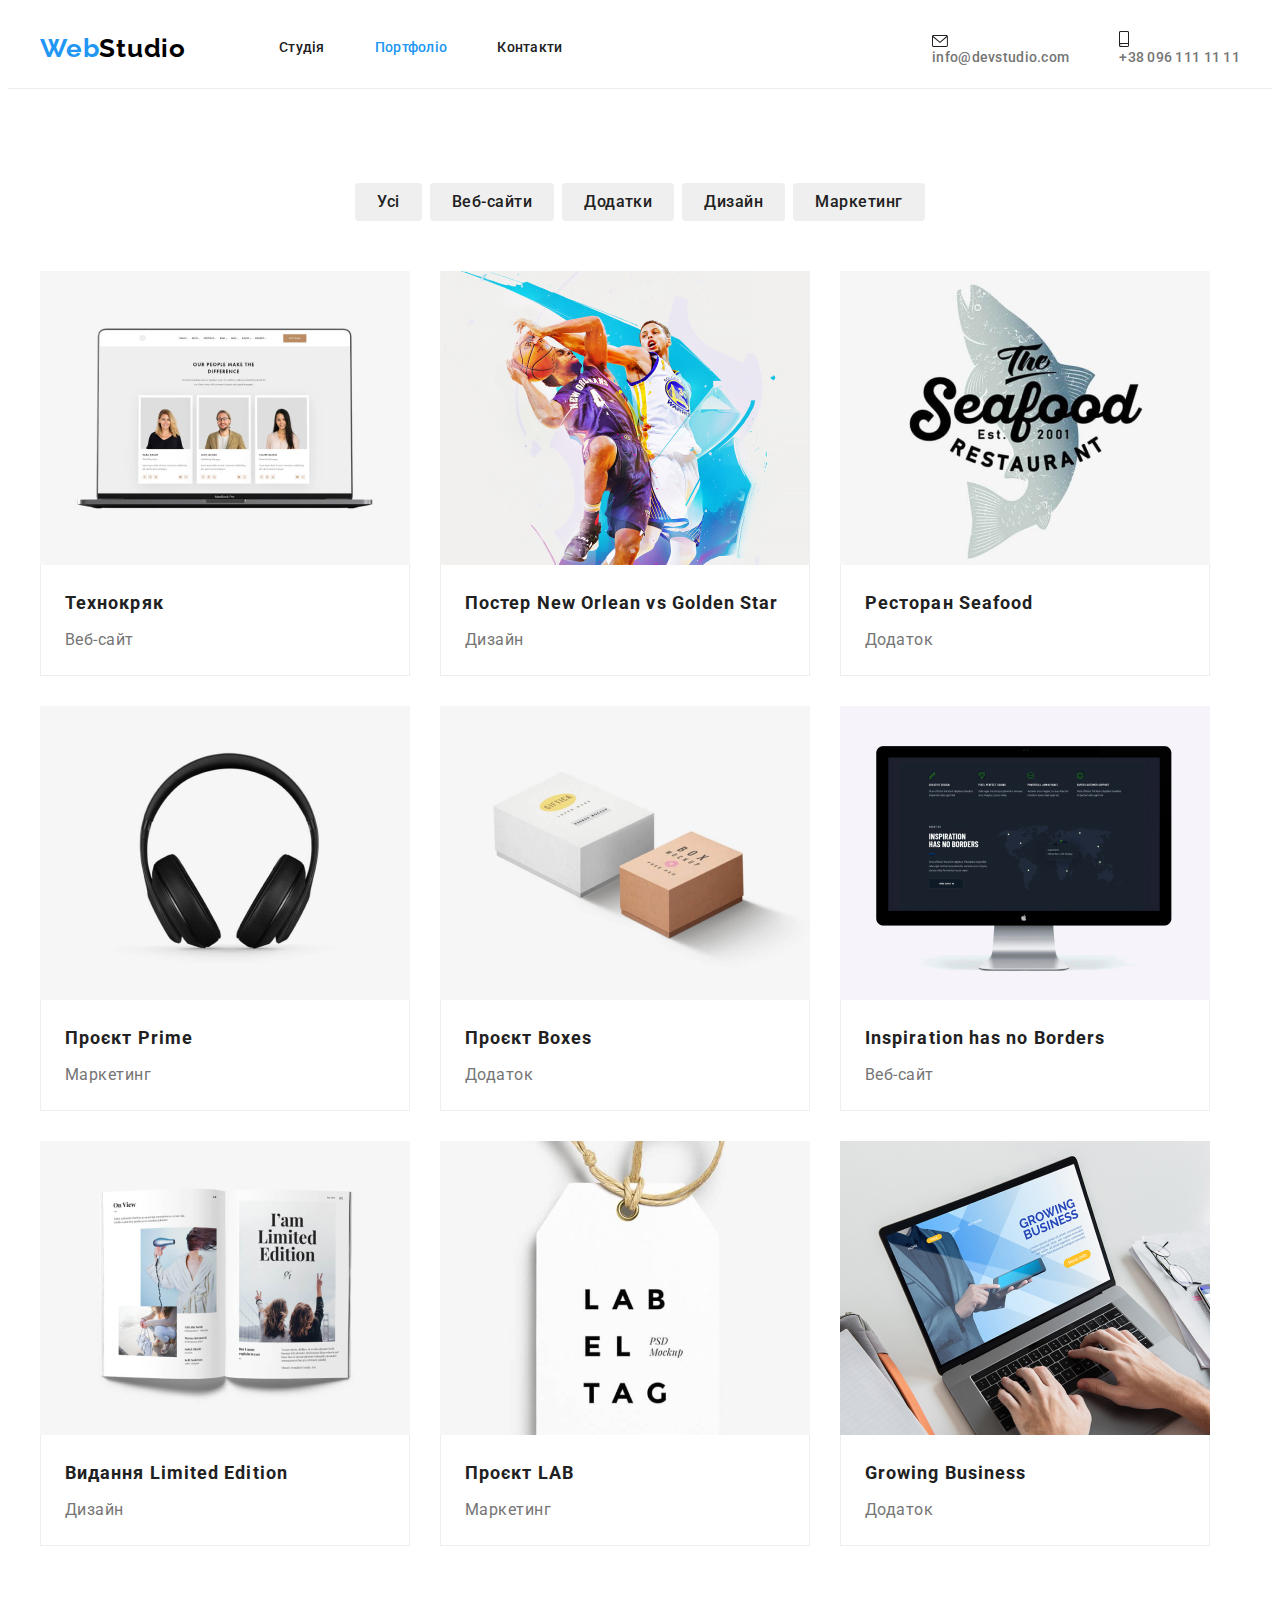
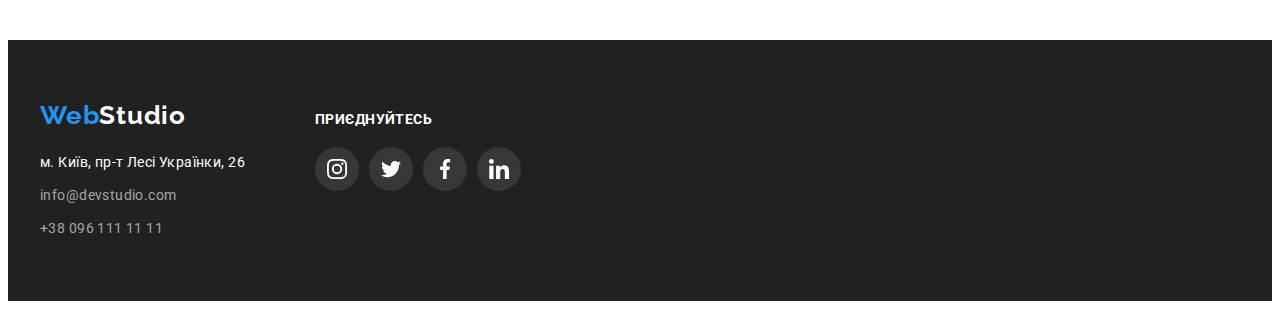
==== portfolio.html @ 2633cb0b "Initial commit" ====
<!DOCTYPE html>
<html lang="uk">
<head>
    <meta charset="UTF-8">
    <meta http-equiv="X-UA-Compatible" content="IE=edge">
    <meta name="viewport" content="width=device-width, initial-scale=1.0">
    <title>Document</title>
    <!------------Normalize------------->
    <link rel="stylesheet" href="https://cdnjs.cloudflare.com/ajax/libs/modern-normalize/1.1.0/modern-normalize.min.css"
    integrity="sha512-wpPYUAdjBVSE4KJnH1VR1HeZfpl1ub8YT/NKx4PuQ5NmX2tKuGu6U/JRp5y+Y8XG2tV+wKQpNHVUX03MfMFn9Q=="
    crossorigin="anonymous" referrerpolicy="no-referrer" />
    <link rel="preconnect" href="https://fonts.googleapis.com">
    <link rel="preconnect" href="https://fonts.gstatic.com" crossorigin>
    <link href="https://fonts.googleapis.com/css2?family=Raleway:wght@700&family=Roboto:wght@400;500;700;900&display=swap" rel="stylesheet">
    <link rel="stylesheet" href="./css/style.css">

</head>
<body>
    <!-------------Header------------->
 <header class="header">
    <div class="header-container container">
    
     <a class="logo link" href="./index.html">Web<span class="logo-header">Studio</span></a>
    <nav>    
    <ul class="site-nav">
     <li><a href="./index.html"  class="link ">Студія</a></li>
     <li><a href="./portfolio.html" class="link current">Портфоліо</a></li>
     <li><a href="" class="link">Контакти</a></li>
    </ul>
    </nav>  
   
     <ul class="auth-nav">
    <li>
      <svg class="auth-nav-icon" width="16" height="12">
        <use href="./images/icons.svg.svg#icon-mail"></use>
      </svg>
      <a class="auth-mail link" href="mailto:info@devstudio.com">info@devstudio.com</a>
    </li>
    <li>
      <svg class="auth-nav-icon" width="10" height="16">
        <use href="./images/icons.svg.svg#icon-smartphone"></use>
      </svg>
       <a class="auth-tel link" href="tel:380961111111">+38 096 111 11 11</a>
      </li>
   </ul>
     </div>
     </header>
<main>
    <!------------Galery--------------->
   <section class="section">
    <div class="container" >
     <h1  class="visually-hidden"> Galery </h1>
<ul class="portfolio-container btn-portfolio">
    <li><button type="button" class="button-portfolio">Усі</button></li>
    <li><button type="button" class="button-portfolio">Веб-сайти</button></li>
    <li><button type="button" class="button-portfolio">Додатки</button></li>
    <li><button type="button" class="button-portfolio">Дизайн</button></li>
    <li><button type="button" class="button-portfolio">Маркетинг</button></li>
 </ul> 

 <ul class="card-set">
      <li class="card-set-item" >
        <img src="./images/galery/galery-1.jpg" alt="galery" width="370">
     <div  class="galery-wrapper">
    <h3  class="galery-title">Технокряк</h3>
     <p  class="galery-paragraf">Веб-сайт</p></div>
    </li>
  

      <li class="card-set-item">
    <img src="./images/galery/galery-2.jpg" alt="galery" width="370">
    <div class="galery-wrapper">
        <h3 class="galery-title">Постер New Orlean vs Golden Star</h3>
    <p class="galery-paragraf">Дизайн</p>
    </div>
    </li>
    


  
     <li class="card-set-item">
        <img src="./images/galery/galery-3.jpg" alt="galery" width="370">
    <div class="galery-wrapper">
        <h3 class="galery-title">Ресторан Seafood</h3>
    <p class="galery-paragraf">Додаток</p>
    </div>
    </li>



      <li class="card-set-item">
        <img src="./images/galery/galery-4.jpg" alt="galery" width="370">
    <div class="galery-wrapper">
        <h3 class="galery-title">Проєкт Prime</h3>
    <p class="galery-paragraf">Маркетинг</p>
    </div>
    </li>
    
    
 
      <li class="card-set-item">
        <img src="./images/galery/galery-5.jpg" alt="galery" width="370">
  <div class="galery-wrapper">
      <h3 class="galery-title">Проєкт Boxes</h3>
    <p class="galery-paragraf">Додаток</p>
  </div>
    </li>
    

  
     <li class="card-set-item">
        <img src="./images/galery/galery-6.jpg" alt="galery" width="370">
        <div class="galery-wrapper">
    <h3 class="galery-title"> Inspiration has no Borders</h3>
    <p class="galery-paragraf">Веб-сайт</p>
        </div>
    </li>
  
   
      <li class="card-set-item">
        <img src="./images/galery/galery-7.jpg" alt="galery" width="370">
    <div class="galery-wrapper">
    <h3 class="galery-title">Видання Limited Edition</h3>
    <p class="galery-paragraf">Дизайн</p>
    </div>
    </li>
   

   
     <li class="card-set-item">
        <img src="./images/galery/galery-8.jpg" alt="galery" width="370">
    <div class="galery-wrapper">
    <h3 class="galery-title">Проєкт LAB</h3>
    <p class="galery-paragraf">Маркетинг</p>
    </div>
    </li>

    <li class="card-set-item">
        <img src="./images/galery/galery-9.jpg" alt="galery" width="370">
   <div class="galery-wrapper">
    <h3 class="galery-title">Growing Business</h3>
    <p class="galery-paragraf">Додаток</p>
  </div>
    </li>
</ul>
</div>

</section>
</main>    
  
<!-------------Footer-------------->
<footer class="footer">
     <div class="container social-container">
    <div class="footer-section">
      <div class="footer-logo">
    <a class="logo logo-footer link" href="./index.html">Web<span class="logo-studio link">Studio</span></a>
    </div>
     <address class="address">
    <ul>
            <li class="footer-address"><a class="address-name link" href="">м. Київ, пр-т Лесі Українки, 26</a> </li>
            <li class="footer-address"><a class="address-mail link" href="mailto:info@devstudio.com">info@devstudio.com</a> </li>
            <li class="footer-address"> <a class="address-tel link" href="tel:380961111111">+38 096 111 11 11</a></li>
    </ul>
    </address>
    </div>
 

  <section class="footer-social">
  <h2 class="socials-title">Приєднуйтесь</h2>
<ul class="socials list">
                <li class="socials-item">
                  <a
                    class="social-link link"
                    href="https://instagram.com"
                    target="_blank"
                    rel="noopener noreferrer"
                    aria-label="Instagram icon"
                  >
                  <svg class="social-icon" width="20" height="20">
                    <use href="./images/icons.svg.svg#icon-instagram"></use>
                  </svg>
                  </a>
                </li>
                <li class="socials-item">
                  <a
                    class="social-link link"
                    href="https://twitter.com"
                    aria-label="Twitter"
                    target="_blank"
                    rel="noopener noreferrer"
                  >
                  <svg class="social-icon" width="20" height="20">
                    <use href="./images/icons.svg.svg#icon-twitter-1"></use>
                  </svg>
                  </a>
                </li>
                <li class="socials-item">
                  <a
                    class="social-link link"
                    href="https://facebook.com"
                    aria-label="Facebook"
                    target="_blank"
                    rel="noopener noreferrer"
                  > 
                  <svg class="social-icon" width="20" height="20">
                    <use href="./images/icons.svg.svg#icon-facebook"></use>
                  </svg>
                  </a>
                </li>
                <li class="socials-item">
                  <a
                    class="social-link link"
                    href="https://linkedin.com"
                    aria-label="LinkedIn"
                    target="_blank"
                    rel="noopener noreferrer"
                  > 
                  <svg class="social-icon" width="20" height="20">
                    <use href="./images/icons.svg.svg#icon-linkedin"></use>
                  </svg>
                  </a>
                </li>
              </ul>
</section>
</div>
</footer>
</body>
</html>
---- css/style.css ----
:root {
    /******Text-color*********/
--title-text-color: #212121;
--white-color: #FFFFFF;
--paragraf-color: #757575;
--primary-accent-color:#2196F3;
--second-background-color: #2F303A;
--other-backround-color:#F5F4FA;
--primary-background-color: #F5F5F5;
--text-color: #000000;




/**********Others**********/
--indent:30px;
--items:4;
--socials-svg-color:#AFB1B8;
--socials-svg-bg-color: rgba(255, 255, 255, 0.1);
}



body {
    font-family: 'Roboto', sans-serif;
    background-color: #FFFFFF;
    color:var(--title-text-color);
    font-size:14px;
}

.card-set {
    display: flex;
    flex-wrap: wrap;
    gap: var(--indent);
}
.card-set-item{
    flex-basis: calc((100%-var(--indent)*(var(items)-1))/var(--items));
}

/*------------Resets------------*/
h1,h2,h3,h4,h5,h6,p {
    margin:0;
}


ul {
    list-style: none;
    margin:0;
    padding:0;
}
img{
    display: block;
}

.section{
    padding-top: 94px;
    padding-bottom: 94px;
 }

.container {
    width: 1200px;
    padding-left:15px;
    padding-right:15px;
    margin-left: auto;
    margin-right:auto;
}


/* ---------Header-----------*/
.logo {
    margin-right: 93px;
    font-family: Raleway;
    color: var(--primary-accent-color);
    font-weight: 700;
    font-size: 26px;
    line-height: 1.19;
    letter-spacing: 0.03em;
}
.logo-header {
    color: var(--text-color);
}
.logo-link {
    margin-right: 93px;
}

.header{
    border-bottom: 1px solid #ECECEC;
}

.header-container{
    display: flex;
    align-items: center;
    justify-content: center;
   
}
.auth-nav-icon{
    margin-right: 10px;
}

.auth-nav-icon:hover,
.auth-nav-icon:focus{
    fill:var(--primary-accent-color)
}




.auth-nav {
    display: flex;
    margin-left: auto;
    gap: 50px;
  align-items: baseline;
}
.site-nav {
    display:flex;
    align-items: center;
    gap:50px;
}


.site-nav .link {
    display:block;
    padding-top: 32px;
    padding-bottom:32px ;
    color: var(--title-text-color);
    font-weight: 500;
    line-height: 1.14;
    letter-spacing: 0.02em;
   
}
.site-nav .link:hover ,
.site-nav .link:focus{
    color: var(--primary-accent-color);
}
.site-nav .current {
    color: var(--primary-accent-color)
}


.link {
    text-decoration: none ;
}

 .auth-mail {
    color: var(--paragraf-color);
    font-weight: 500;
    line-height: 1.14;
    letter-spacing: 0.02em;
   display: flex;
   align-items: baseline;
   align-items: center;
   display: flex;
   align-items: center;
   
   
}

 .auth-tel {
    color: var(--paragraf-color);
    font-family: 'Roboto';
    font-weight: 500;
    font-size: 14px;
    line-height: 1.14;
    letter-spacing: 0.02em;
    display: flex;
    align-items: center;
}
.auth-nav .auth-mail:hover,
.auth-nav .auth-mail:focus {
    color: #2196F3;
}
.auth-nav .auth-tel:hover,
.auth-nav .auth-tel:focus{
    color: #2196F3;
}
.auth-nav-icon{
    fill: currentColor;
}

/*----------Hero--------------*/
.hero {
    background-color: var(--second-background-color);
    padding: 200px 0;
    height:600px;
    max-width: 1600px;
    margin-left: auto;
    margin-right:auto;
    background-image: linear-gradient(rgba(47, 48, 58, 0.4),
    rgba(47,48,58,0.4)),
    url('../images/backgroung-image.jpg');
    background-size: cover;
    background-repeat: no-repeat;
    background-position: center;
}
.hero-title {
    margin-bottom: 30px;
    font-weight: 900;
    font-size: 44px;
    line-height: 1.36;
    text-align: center;
    letter-spacing: 0.06em;
    text-transform: uppercase;
    width: 696px;
    margin-right: auto;
    margin-left: auto;
    color: var(--white-color)
}
.button {
    display: block;
    margin:auto;
    padding: 10px 32px;
    min-width: 152px ;
    font-family: 'Roboto';
    font-weight: 700;
    font-size: 16px;
    line-height: 1.86;
    display: flex;
    align-items: center;
    text-align: center;
    letter-spacing: 0.06em;
    color: var(--white-color);
    background-color: var(--primary-accent-color);
    border: none;
    border-radius: 4px;
}

.features-container {
   display: flex;
   align-items: center;
   gap: var(--indent);
   align-items:flex-start;
}
.features {
    padding-bottom:0;
}

.features-title {
    line-height: 1.14;
    letter-spacing: 0.03em;
    color:var(--title-text-color) ;
}
.features-heading {
    font-size: 14px;
    line-height: 1.2;
    letter-spacing: 0.03em;
    text-transform: uppercase;
    margin-bottom: 10px;
    
}
.features-paragraf {
    line-height: 1.71;
    letter-spacing: 0.03em;
    color:var(--paragraf-color);
    width: 270px;
}

.list-item {
    display: flex;
    align-items: center;
    justify-content: center;
    height: 120px;
    border-radius: 4px;
    background-position: center;
    background-color: var(--primary-background-color);
    margin-bottom:30px;
    align-items: center;
}




.section-title {
    margin-bottom: 50px;
   font-size: 36px;
    line-height: 1.16;
    text-align: center;
    letter-spacing: 0.03em;
    color: var(--title-text-color);
}

.technology-style {
    display: flex;
    align-items: center;
    gap: var(--indent);
}

.team {
    background-color: var(--other-backround-color);
}

.team .team-name {
    margin-bottom: 10px;
    font-weight: 500;
    font-size: 16px;
    line-height: 1.9;
    letter-spacing: 0.03em;
    text-align: center;
 }
 .team .team-paragraf {
     font-size: 16px;
     margin-bottom:16px;
    line-height: 1.9;
    letter-spacing: 0.03em;
    text-align: center;
    color: var(--paragraf-color)
 }
 
.team-wrapper {
    padding: 30px 0;
    background-color: #FFFFFF;
    border-radius: 0px 0px 4px 4px;
    box-shadow: 0px 1px 3px rgba(0, 0, 0, 0.12),
     0px 1px 1px rgba(0, 0, 0, 0.14),
     0px 2px 1px rgba(0, 0, 0, 0.2);
}

.socials{
  display: flex;
  justify-content: center;
  align-items: center;
  gap: 10px;
}
.social-links{
  display: flex;
  justify-content: center;
  align-items: center;
  width: 44px;
  height: 44px;
  border-radius: 50%;
  fill: var(--socials-svg-color);
  background-color: #fff;
}
.social-links:focus,
.social-links:hover
{
    background-color: var(--primary-accent-color);
    fill: var(--white-color);
}
/***************Logo****************/
.logo-title{
    text-align: center;
    margin-bottom:50px;
    font-weight: 700;
    font-size: 36px;
}
.logo-icon{
    display: flex;
    gap:30px;
    
}

.icons-link{
    display:flex;
    width: 170px;
     border-radius: 4px;
    height: 92px;
    align-items: center;
    justify-content:center;
    fill: var(--socials-svg-color);
    outline: 1px solid var(--socials-svg-color);
}
.icons-link:hover,
.icons-link:focus{
    border: 1px solid #2196F3;
    fill: var(--primary-accent-color);
}



 /*-------------Footer-------------*/
 .footer {
   background-color: var(--title-text-color);
   padding-top: 60px;
   padding-bottom:60px;
}

.logo-footer {
    margin-right: 0;
}

 .logo .logo-studio {
    color: var(--white-color);
 }

.footer-logo {
    margin-bottom: 20px;
}

.footer-address:not(:last-child){
    margin-bottom: 9px;
}

.socials-title{
    color: var(--white-color);
     font-weight: 700;
    font-size: 14px;
    line-height: 16px;
    letter-spacing: 0.03em;
    text-transform: uppercase;
    margin-bottom: 20px;
}
.social-container{
    display: flex;
    align-items: baseline;
    gap:70px;
}  

.social-link{
   display:flex;
  justify-content: center;
  align-items: center;
  border-radius: 50%;
  width:44px ;
  height:44px;
  background-color: var(--socials-svg-bg-color);
  fill: var(--white-color);
}

.social-link:hover,
.social-link:focus{
    background-color: var(--primary-accent-color);
}



 .address .address-name {
    line-height: 1.71;
    letter-spacing: 0.03em;
    font-style:normal;
    color: var(--white-color);
    margin-bottom: 9px;
 }
 .address .address-mail {
    font-style: normal;
    line-height: 1.71;
    letter-spacing: 0.03em;
    color: rgba(255, 255, 255, 0.6);
 }
 .address .address-tel {
     font-style: normal;
    line-height: 1.71;
    letter-spacing: 0.03em;
    color: rgba(255, 255, 255, 0.6);
    }
.address .address-mail:hover,
.address .address-mail:focus{
    color: var(--primary-accent-color);
}
.address .address-tel:hover,
.address .address-tel:focus{
    color: var(--primary-accent-color);
}

.footer-section{
    display: block;
}


.button-portfolio {
    font-family: 'Roboto';
    font-style: normal;
    font-weight: 500;
    font-size: 16px;
    line-height: 1.63;
    text-align: center;
    letter-spacing: 0.03em;
    cursor: pointer;
     color: var(--title-text-color);
     border: none;
}
.button-portfolio:hover ,
.button-portfolio:focus  {
    color: var(--white-color);
    background-color: var(--primary-accent-color); 
    box-shadow: 0px 3px 1px rgba(0, 0, 0, 0.1),
     0px 1px 2px rgba(0, 0, 0, 0.08), 
     0px 2px 2px rgba(0, 0, 0, 0.12);
}
 .galery-title {
    margin-bottom: 4px;
     font-size: 18px;
    line-height: 2;
    letter-spacing: 0.06em;
    color: var(--title-text-color);
}
.galery-paragraf {
   font-size: 16px;
    line-height: 1.88;
    letter-spacing: 0.03em;
    color: var(--paragraf-color);
}
.visually-hidden {
    position:absolute;
    white-space:nowrap;
    width: 1px;
    height: 1px;
    overflow: hidden;
    border:0;
    padding: 0;
    clip:rect(0 0 0 0);
    clip-path:insest(50%);
    margin: -1px;
}

.portfolio-container {
    display: flex;
    justify-content:center;
    gap:8px;
    margin-bottom: 50px;
}
.button-portfolio {
    padding: 6px 22px;
    border-radius: 4px;
}
.galery-wrapper {
    padding: 20px 24px;
    border: 1px solid #EEEEEE;
    border-top: none;
}
.card-set-item:hover,
.card-set-item:focus{
    box-shadow: 0px 1px 1px rgba(0, 0, 0, 0.12),
     0px 4px 4px rgba(0, 0, 0, 0.06), 
     1px 4px 6px rgba(0, 0, 0, 0.16);
}
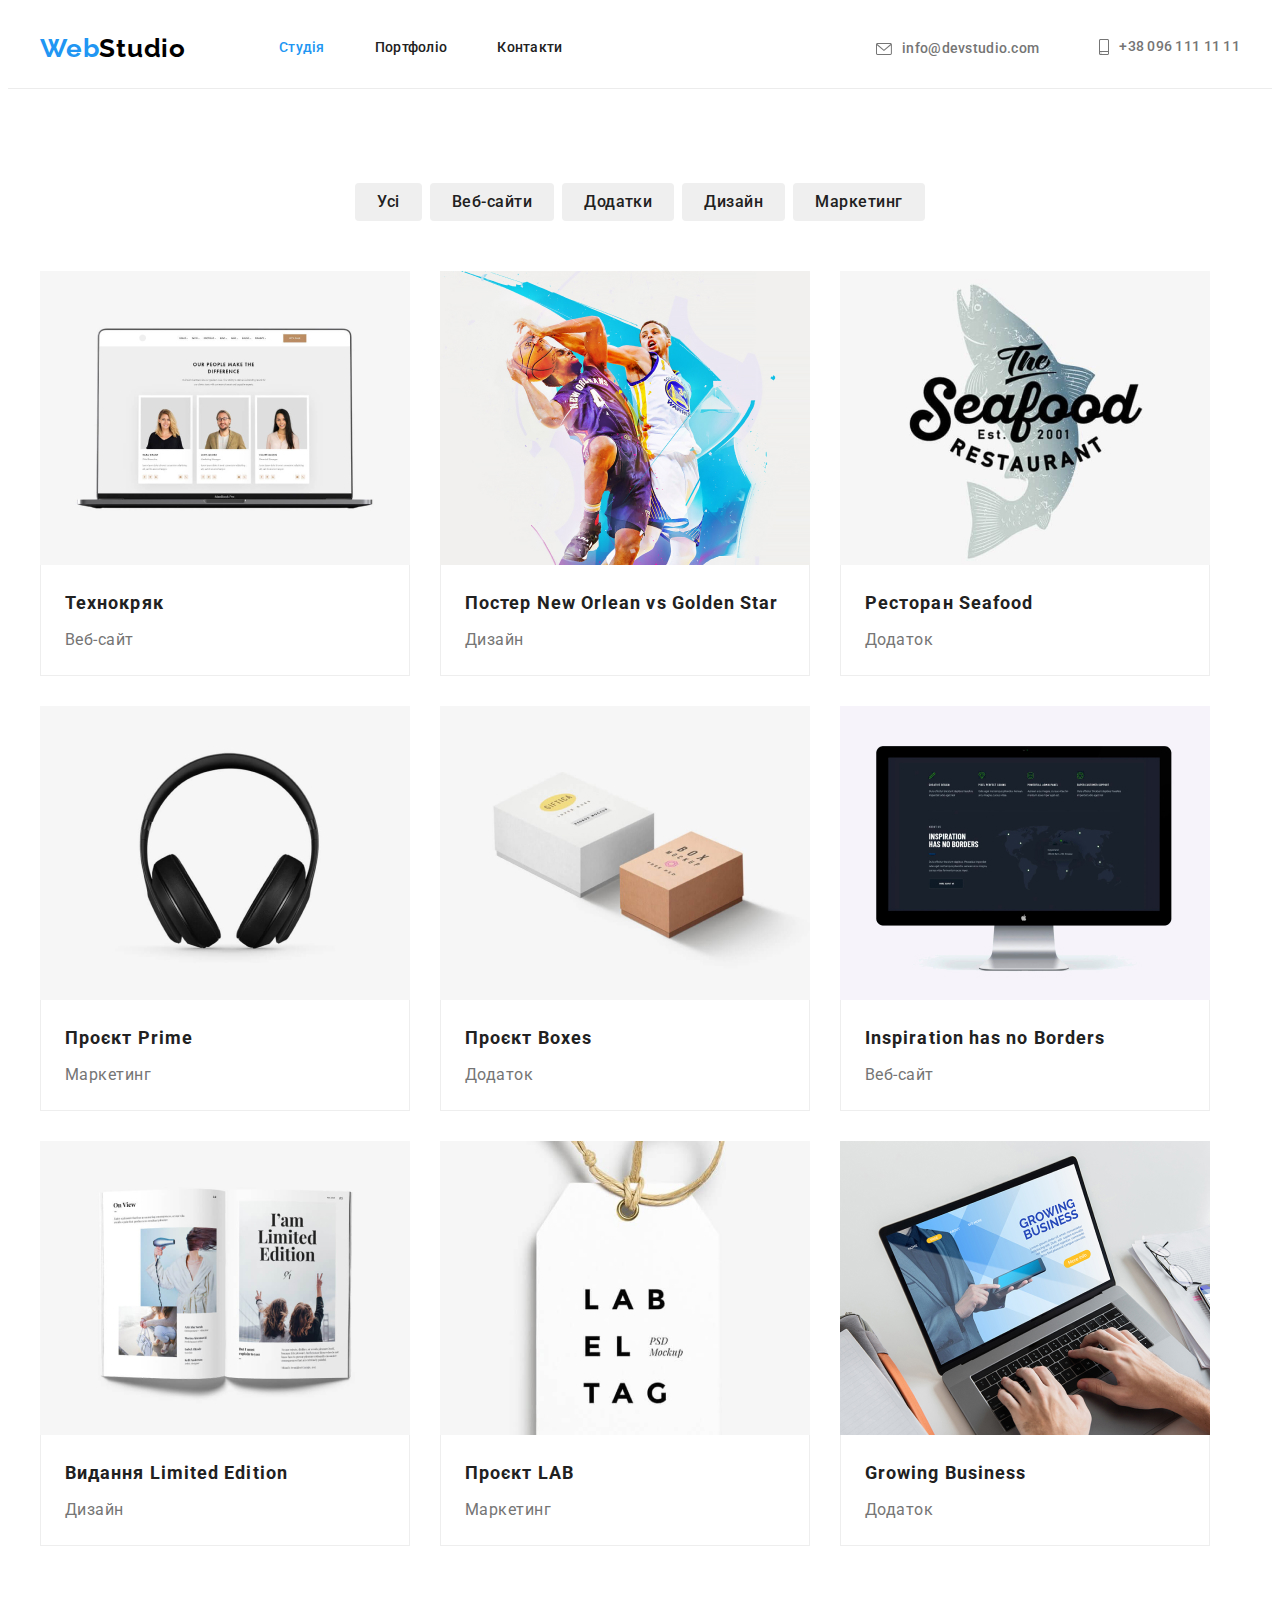
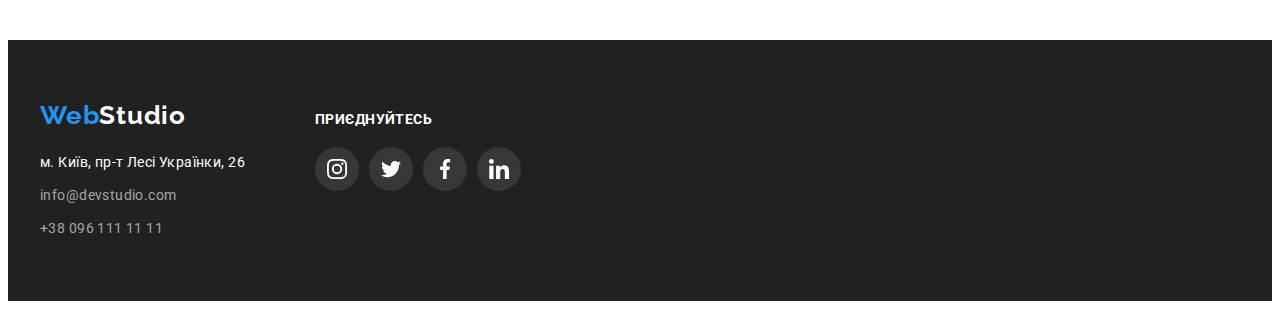
==== commit e6d27324: "add modal window, transition and posotion elements" ====
--- a/portfolio.html
+++ b/portfolio.html
@@ -5,7 +5,7 @@
     <meta http-equiv="X-UA-Compatible" content="IE=edge">
     <meta name="viewport" content="width=device-width, initial-scale=1.0">
     <title>Document</title>
-    <!------------Normalize------------->
+    <!-----------Normalize------------>
     <link rel="stylesheet" href="https://cdnjs.cloudflare.com/ajax/libs/modern-normalize/1.1.0/modern-normalize.min.css"
     integrity="sha512-wpPYUAdjBVSE4KJnH1VR1HeZfpl1ub8YT/NKx4PuQ5NmX2tKuGu6U/JRp5y+Y8XG2tV+wKQpNHVUX03MfMFn9Q=="
     crossorigin="anonymous" referrerpolicy="no-referrer" />
@@ -23,24 +23,26 @@
      <a class="logo link" href="./index.html">Web<span class="logo-header">Studio</span></a>
     <nav>    
     <ul class="site-nav">
-     <li><a href="./index.html"  class="link ">Студія</a></li>
-     <li><a href="./portfolio.html" class="link current">Портфоліо</a></li>
-     <li><a href="" class="link">Контакти</a></li>
+     <li><a  href="./index.html"  class="link current header-nav">Студія</a></li>
+     <li><a  href="./portfolio.html" class="link header-nav">Портфоліо</a></li>
+     <li><a href="" class="link header-nav">Контакти</a></li>
     </ul>
     </nav>  
    
      <ul class="auth-nav">
-    <li>
-      <svg class="auth-nav-icon" width="16" height="12">
+    <li class="auth-nav-icon  auth-header">
+      <a class="auth-mail link  auth-header" href="mailto:info@devstudio.com">
+         <svg class="auth-nav-icon" width="16" height="12">
         <use href="./images/icons.svg.svg#icon-mail"></use>
       </svg>
-      <a class="auth-mail link" href="mailto:info@devstudio.com">info@devstudio.com</a>
-    </li>
-    <li>
-      <svg class="auth-nav-icon" width="10" height="16">
+        info@devstudio.com</a>
+    </li>
+    <li class="auth-header">
+       <a class="auth-tel link " href="tel:380961111111">
+         <svg class="auth-nav-icon" width="10" height="16">
         <use href="./images/icons.svg.svg#icon-smartphone"></use>
       </svg>
-       <a class="auth-tel link" href="tel:380961111111">+38 096 111 11 11</a>
+        +38 096 111 11 11</a>
       </li>
    </ul>
      </div>
@@ -60,7 +62,14 @@
 
  <ul class="card-set">
       <li class="card-set-item" >
-        <img src="./images/galery/galery-1.jpg" alt="galery" width="370">
+         <div class="galery-thumb">
+          <img src="./images/galery/galery-1.jpg" alt="galery" width="370">
+           <div class="overlay">
+      <p class="overlay-text">Ресурс пропонує комплексні пропозиції з різним рівнем функціоналу
+         та сервісів. Все це дозволить відвідувачу отримати вичерпні відомості про компанію 
+         чи приватну особу.</p>
+       </div>
+       </div>
      <div  class="galery-wrapper">
     <h3  class="galery-title">Технокряк</h3>
      <p  class="galery-paragraf">Веб-сайт</p></div>
--- a/css/style.css
+++ b/css/style.css
@@ -8,6 +8,8 @@
 --other-backround-color:#F5F4FA;
 --primary-background-color: #F5F5F5;
 --text-color: #000000;
+--overlov-bg-color: rgba(33, 150, 243, 0.9);
+--overlov-tech-bg-color:rgba(47, 48, 58, 0.8);
 
 
 
@@ -17,9 +19,9 @@
 --items:4;
 --socials-svg-color:#AFB1B8;
 --socials-svg-bg-color: rgba(255, 255, 255, 0.1);
-}
-
-
+--modal-idx:100;
+--anim-fast: 500ms ease;
+}
 
 body {
     font-family: 'Roboto', sans-serif;
@@ -103,8 +105,6 @@
 }
 
 
-
-
 .auth-nav {
     display: flex;
     margin-left: auto;
@@ -125,6 +125,7 @@
     color: var(--title-text-color);
     font-weight: 500;
     line-height: 1.14;
+    position: relative;
     letter-spacing: 0.02em;
    
 }
@@ -135,6 +136,29 @@
 .site-nav .current {
     color: var(--primary-accent-color)
 }
+.header-nav::after{
+    content:'';
+    position:absolute;
+    left:50%;
+    bottom:0%;
+    transform: translateX(-50%) scaleX(0.3);
+    display: block;
+    width: 100%;
+    height: 4px;
+    border-radius:2px;
+    opacity:0;
+    background-color: var(--primary-accent-color);
+    transition-property: opacity;
+    transition-duration: 250ms;
+    transition-timing-function: cubic-bezier(0.4, 0, 0.2, 1);
+    
+}
+.header-nav:hover::after,
+.header-nav:focus::after{
+     transform: translateX(-50%) scale(1);
+     opacity:1;
+}
+
 
 
 .link {
@@ -151,11 +175,10 @@
    align-items: center;
    display: flex;
    align-items: center;
-   
-   
-}
-
- .auth-tel {
+   transition: color 250ms cubic-bezier(0.4, 0, 0.2, 1);
+}
+
+.auth-tel {
     color: var(--paragraf-color);
     font-family: 'Roboto';
     font-weight: 500;
@@ -164,6 +187,7 @@
     letter-spacing: 0.02em;
     display: flex;
     align-items: center;
+    transition: color 250ms cubic-bezier(0.4, 0, 0.2, 1);
 }
 .auth-nav .auth-mail:hover,
 .auth-nav .auth-mail:focus {
@@ -221,7 +245,38 @@
     color: var(--white-color);
     background-color: var(--primary-accent-color);
     border: none;
+    cursor:pointer;
     border-radius: 4px;
+    transition-property: backround-color;
+    transition-property: outline;
+    transition-duration:250ms;
+    transition-timing-function:
+}
+.button:hover,
+.button:focus{
+    background-color:var(--overlov-tech-bg-color);
+    outline: 1px solid var(--primary-accent-color)
+}
+
+/********Technology section********/
+.tech-overlay{
+    position: absolute;
+    bottom:0;
+    padding-top: 20px;
+    padding-bottom: 20px;
+    background-color: var(--overlov-tech-bg-color);
+    width:100%;
+    text-transform: uppercase;
+}
+.technology{
+    position: relative;
+}
+.tech-overlay-text{
+    font-weight: 700;
+    line-height: 1.14;
+    letter-spacing: 0.03em;
+    color: var(--white-color);
+    text-align: center;
 }
 
 .features-container {
@@ -265,8 +320,6 @@
     margin-bottom:30px;
     align-items: center;
 }
-
-
 
 
 .section-title {
@@ -329,6 +382,9 @@
   border-radius: 50%;
   fill: var(--socials-svg-color);
   background-color: #fff;
+  transition-property:backround-color;
+  transition-duration: 250ms;
+  transition-timing-function: cubic-bezier(0.4, 0, 0.2, 1);
 }
 .social-links:focus,
 .social-links:hover
@@ -358,6 +414,11 @@
     justify-content:center;
     fill: var(--socials-svg-color);
     outline: 1px solid var(--socials-svg-color);
+    transition-property:border;
+    transition-property:fill;
+    transition-duration: 250ms;
+     transition-timing-function: cubic-bezier(0.4, 0, 0.2, 1);
+
 }
 .icons-link:hover,
 .icons-link:focus{
@@ -407,13 +468,16 @@
 
 .social-link{
    display:flex;
-  justify-content: center;
-  align-items: center;
-  border-radius: 50%;
-  width:44px ;
-  height:44px;
-  background-color: var(--socials-svg-bg-color);
-  fill: var(--white-color);
+    justify-content: center;
+    align-items: center;
+    border-radius: 50%;
+    width:44px ;
+    height:44px;
+    background-color: var(--socials-svg-bg-color);
+    fill: var(--white-color);
+    transition-property:background-color;
+    transition-duration: 250ms;
+    transition-timing-function: cubic-bezier(0.4, 0, 0.2, 1);
 }
 
 .social-link:hover,
@@ -435,12 +499,18 @@
     line-height: 1.71;
     letter-spacing: 0.03em;
     color: rgba(255, 255, 255, 0.6);
+    transition-property:color;
+    transition-duration: 250ms;
+     transition-timing-function: cubic-bezier(0.4, 0, 0.2, 1);
  }
  .address .address-tel {
      font-style: normal;
     line-height: 1.71;
     letter-spacing: 0.03em;
     color: rgba(255, 255, 255, 0.6);
+    transition-property:color;
+    transition-duration: 250ms;
+    transition-timing-function: cubic-bezier(0.4, 0, 0.2, 1);
     }
 .address .address-mail:hover,
 .address .address-mail:focus{
@@ -465,8 +535,11 @@
     text-align: center;
     letter-spacing: 0.03em;
     cursor: pointer;
-     color: var(--title-text-color);
-     border: none;
+    color: var(--title-text-color);
+    border: none;
+    transition-property: color background-color box-shadow;
+     transition-duration: 250ms;
+    transition-timing-function: cubic-bezier(0.4, 0, 0.2, 1);
 }
 .button-portfolio:hover ,
 .button-portfolio:focus  {
@@ -489,6 +562,37 @@
     letter-spacing: 0.03em;
     color: var(--paragraf-color);
 }
+.card-set-item:hover .overlay{
+    transform: translateY(0);
+}
+.galery-thumb{
+    position:relative;
+    overflow: hidden;
+}
+.overlay-text{
+font-size: 18px;
+line-height: 1.56;
+letter-spacing: 0.03em;
+color: var(--white-color);
+}
+
+.overlay{
+ position:absolute;
+ top: 0;
+ left: 0;
+ width: 100%;
+ height: 100%;
+ background-color: var(--overlov-bg-color);
+ padding-left: 20px;
+ padding-right: 20px;
+ display: flex;
+ align-items: center;
+ transform: translateY(100%);
+  transition: transform 250ms ease;
+  user-select: none;
+
+}
+
 .visually-hidden {
     position:absolute;
     white-space:nowrap;
@@ -517,13 +621,68 @@
     border: 1px solid #EEEEEE;
     border-top: none;
 }
+
+.card-set-item {
+     transition-property: box-shadow;
+     transition-duration: 250ms;
+    transition-timing-function: cubic-bezier(0.4, 0, 0.2, 1);
+}
+
+
 .card-set-item:hover,
 .card-set-item:focus{
     box-shadow: 0px 1px 1px rgba(0, 0, 0, 0.12),
      0px 4px 4px rgba(0, 0, 0, 0.06), 
      1px 4px 6px rgba(0, 0, 0, 0.16);
 }
-
-
-
-
+/************Modal Window************/
+.backdrop{
+    position:fixed;
+    top:0;
+    left:0;
+    width: 100%;
+    height: 100%;
+    background: rgba(0, 0, 0, 0.2);
+    backdrop-filter: blur(0.1px);
+    transition: opacity 150ms liner,  visibility 150ms liner ;
+
+}
+.modal{
+    position: absolute;
+    top: 50%;
+    left:50%;
+    transform: translateX(-50%) translateY(-50%);
+    width: 528px;
+    min-height: 581px;
+    background: var(--white-color);
+    box-shadow: 0px 1px 3px rgba(0, 0, 0, 0.12),
+     0px 1px 1px rgba(0, 0, 0, 0.14),
+      0px 2px 1px rgba(0, 0, 0, 0.2);
+    border-radius: 4px;
+    transition: tranform var(--anim-fast), opacity var(--anim-fast);
+}
+.modal-btn{
+    position:absolute;
+    top:10px;
+    right:10px;
+    width: 30px;
+    height: 30px;
+    cursor:pointer;
+    background-color: transparent;
+    padding:0;
+    border-radius: 50%;
+    display: flex;
+    align-items: center;
+    justify-content: center;
+    border: 1px solid rgba(0, 0, 0, 0.1);
+
+}
+.backdrop.is-hidden{
+    opacity:0;
+    visibility: hidden;
+    pointer-events: none;
+}
+.backdrop.is-hidden .modal {
+    transform: translateX(-50%) translateY(-70%);
+    opacity:0;
+}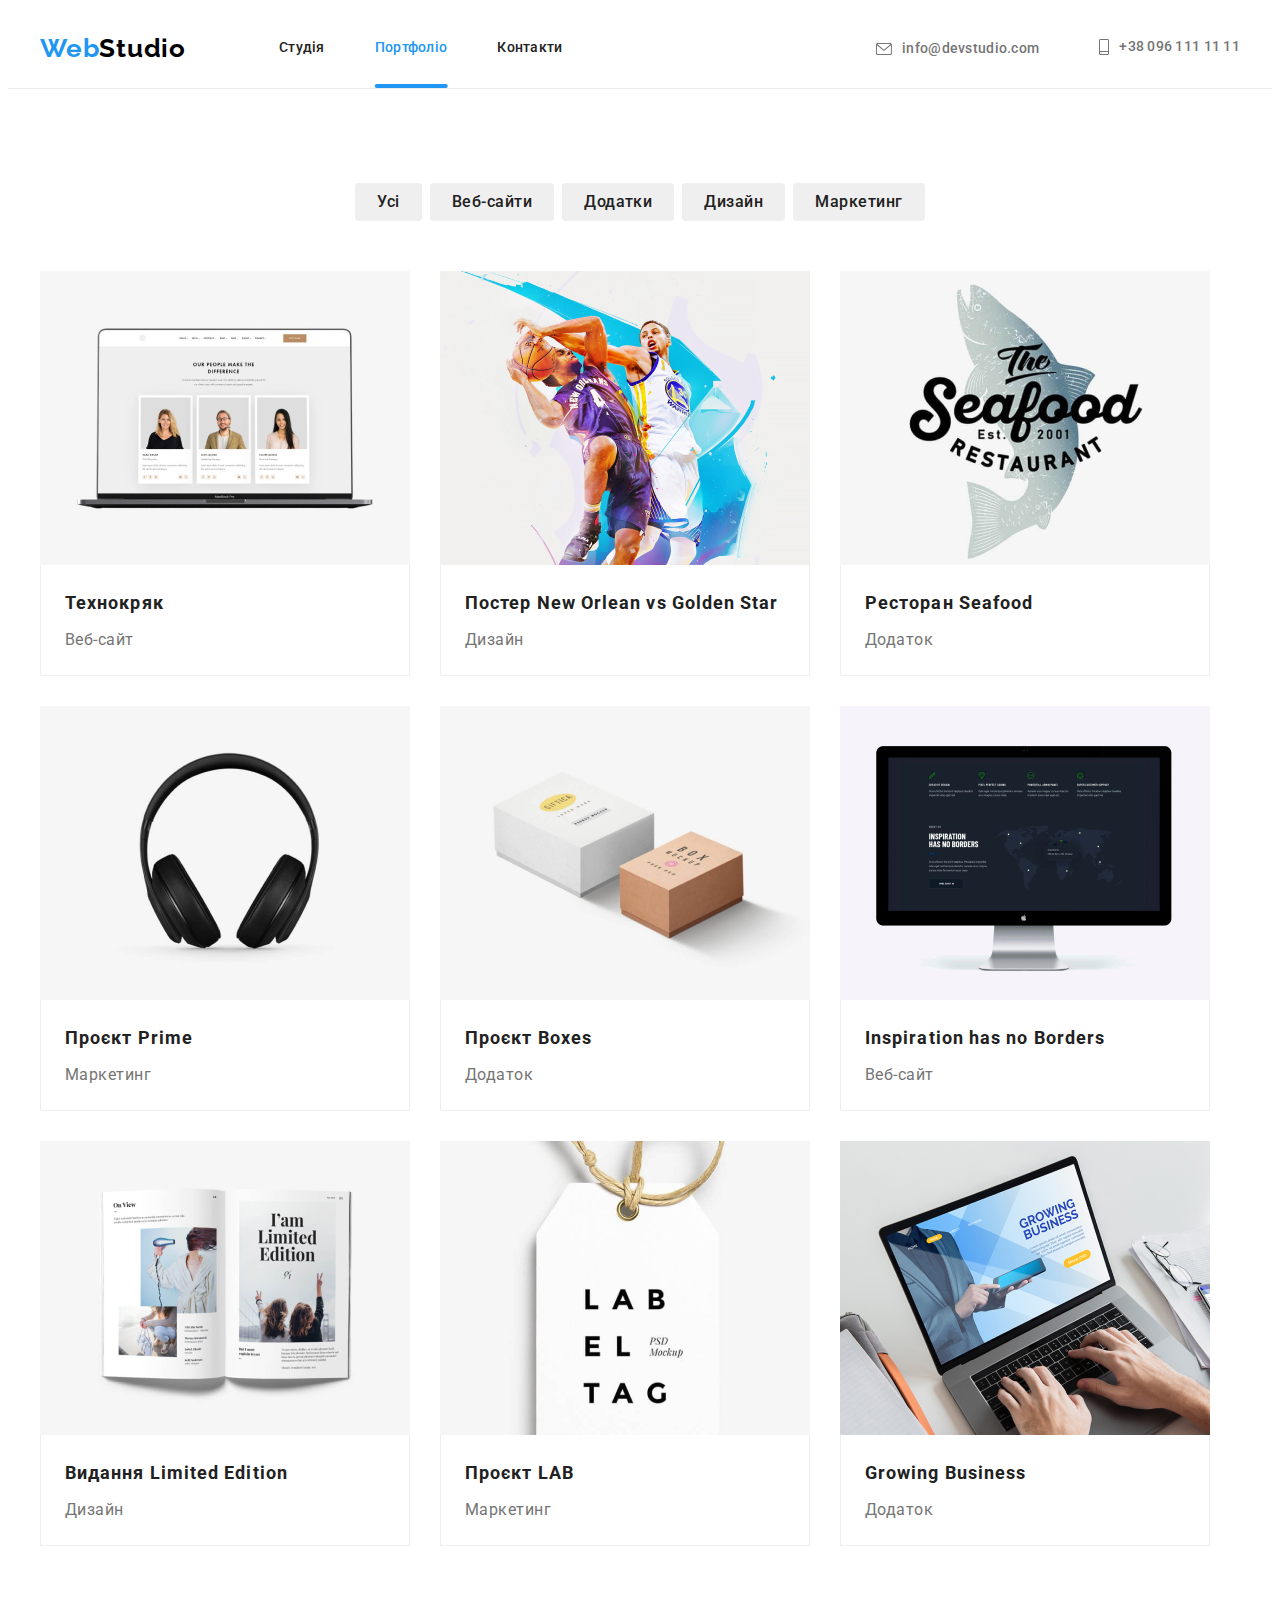
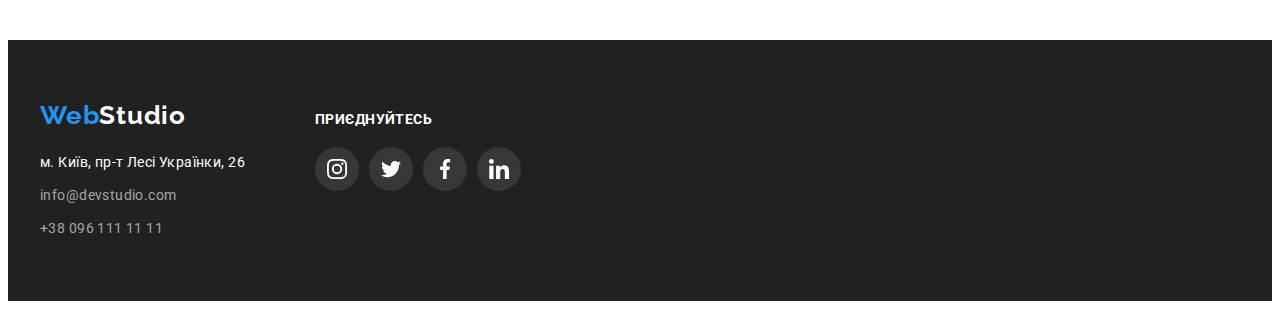
==== commit bc963819: "add correction 2" ====
--- a/portfolio.html
+++ b/portfolio.html
@@ -23,8 +23,8 @@
      <a class="logo link" href="./index.html">Web<span class="logo-header">Studio</span></a>
     <nav>    
     <ul class="site-nav">
-     <li><a  href="./index.html"  class="link current header-nav">Студія</a></li>
-     <li><a  href="./portfolio.html" class="link header-nav">Портфоліо</a></li>
+     <li><a  href="./index.html"  class="link ">Студія</a></li>
+     <li><a  href="./portfolio.html" class="link  current current-nav">Портфоліо</a></li>
      <li><a href="" class="link header-nav">Контакти</a></li>
     </ul>
     </nav>  
@@ -77,7 +77,14 @@
   
 
       <li class="card-set-item">
-    <img src="./images/galery/galery-2.jpg" alt="galery" width="370">
+        <div class="galery-thumb">
+          <img src="./images/galery/galery-2.jpg" alt="galery" width="370">
+           <div class="overlay">
+      <p class="overlay-text">Ресурс пропонує комплексні пропозиції з різним рівнем функціоналу
+         та сервісів. Все це дозволить відвідувачу отримати вичерпні відомості про компанію 
+         чи приватну особу.</p>
+       </div>
+       </div>
     <div class="galery-wrapper">
         <h3 class="galery-title">Постер New Orlean vs Golden Star</h3>
     <p class="galery-paragraf">Дизайн</p>
@@ -88,17 +95,29 @@
 
   
      <li class="card-set-item">
-        <img src="./images/galery/galery-3.jpg" alt="galery" width="370">
+      <div class="galery-thumb">
+          <img src="./images/galery/galery-3.jpg" alt="galery" width="370">
+           <div class="overlay">
+      <p class="overlay-text">Ресурс пропонує комплексні пропозиції з різним рівнем функціоналу
+         та сервісів. Все це дозволить відвідувачу отримати вичерпні відомості про компанію 
+         чи приватну особу.</p>
+       </div>
+       </div>
     <div class="galery-wrapper">
         <h3 class="galery-title">Ресторан Seafood</h3>
     <p class="galery-paragraf">Додаток</p>
     </div>
     </li>
 
-
-
-      <li class="card-set-item">
-        <img src="./images/galery/galery-4.jpg" alt="galery" width="370">
+   <li class="card-set-item">
+        <div class="galery-thumb">
+          <img src="./images/galery/galery-4.jpg" alt="galery" width="370">
+           <div class="overlay">
+      <p class="overlay-text">Ресурс пропонує комплексні пропозиції з різним рівнем функціоналу
+         та сервісів. Все це дозволить відвідувачу отримати вичерпні відомості про компанію 
+         чи приватну особу.</p>
+       </div>
+       </div>
     <div class="galery-wrapper">
         <h3 class="galery-title">Проєкт Prime</h3>
     <p class="galery-paragraf">Маркетинг</p>
@@ -108,7 +127,14 @@
     
  
       <li class="card-set-item">
-        <img src="./images/galery/galery-5.jpg" alt="galery" width="370">
+        <div class="galery-thumb">
+          <img src="./images/galery/galery-5.jpg" alt="galery" width="370">
+           <div class="overlay">
+      <p class="overlay-text">Ресурс пропонує комплексні пропозиції з різним рівнем функціоналу
+         та сервісів. Все це дозволить відвідувачу отримати вичерпні відомості про компанію 
+         чи приватну особу.</p>
+       </div>
+       </div>
   <div class="galery-wrapper">
       <h3 class="galery-title">Проєкт Boxes</h3>
     <p class="galery-paragraf">Додаток</p>
@@ -118,7 +144,14 @@
 
   
      <li class="card-set-item">
-        <img src="./images/galery/galery-6.jpg" alt="galery" width="370">
+      <div class="galery-thumb">
+          <img src="./images/galery/galery-6.jpg" alt="galery" width="370">
+           <div class="overlay">
+      <p class="overlay-text">Ресурс пропонує комплексні пропозиції з різним рівнем функціоналу
+         та сервісів. Все це дозволить відвідувачу отримати вичерпні відомості про компанію 
+         чи приватну особу.</p>
+       </div>
+       </div>
         <div class="galery-wrapper">
     <h3 class="galery-title"> Inspiration has no Borders</h3>
     <p class="galery-paragraf">Веб-сайт</p>
@@ -127,7 +160,14 @@
   
    
       <li class="card-set-item">
-        <img src="./images/galery/galery-7.jpg" alt="galery" width="370">
+       <div class="galery-thumb">
+          <img src="./images/galery/galery-7.jpg" alt="galery" width="370">
+           <div class="overlay">
+      <p class="overlay-text">Ресурс пропонує комплексні пропозиції з різним рівнем функціоналу
+         та сервісів. Все це дозволить відвідувачу отримати вичерпні відомості про компанію 
+         чи приватну особу.</p>
+       </div>
+       </div>
     <div class="galery-wrapper">
     <h3 class="galery-title">Видання Limited Edition</h3>
     <p class="galery-paragraf">Дизайн</p>
@@ -137,7 +177,14 @@
 
    
      <li class="card-set-item">
-        <img src="./images/galery/galery-8.jpg" alt="galery" width="370">
+        <div class="galery-thumb">
+          <img src="./images/galery/galery-8.jpg" alt="galery" width="370">
+           <div class="overlay">
+      <p class="overlay-text">Ресурс пропонує комплексні пропозиції з різним рівнем функціоналу
+         та сервісів. Все це дозволить відвідувачу отримати вичерпні відомості про компанію 
+         чи приватну особу.</p>
+       </div>
+       </div>
     <div class="galery-wrapper">
     <h3 class="galery-title">Проєкт LAB</h3>
     <p class="galery-paragraf">Маркетинг</p>
@@ -145,7 +192,14 @@
     </li>
 
     <li class="card-set-item">
-        <img src="./images/galery/galery-9.jpg" alt="galery" width="370">
+      <div class="galery-thumb">
+          <img src="./images/galery/galery-9.jpg" alt="galery" width="370">
+           <div class="overlay">
+      <p class="overlay-text">Ресурс пропонує комплексні пропозиції з різним рівнем функціоналу
+         та сервісів. Все це дозволить відвідувачу отримати вичерпні відомості про компанію 
+         чи приватну особу.</p>
+       </div>
+       </div>
    <div class="galery-wrapper">
     <h3 class="galery-title">Growing Business</h3>
     <p class="galery-paragraf">Додаток</p>
--- a/css/style.css
+++ b/css/style.css
@@ -12,8 +12,6 @@
 --overlov-tech-bg-color:rgba(47, 48, 58, 0.8);
 
 
-
-
 /**********Others**********/
 --indent:30px;
 --items:4;
@@ -21,7 +19,8 @@
 --socials-svg-bg-color: rgba(255, 255, 255, 0.1);
 --modal-idx:100;
 --anim-fast: 500ms ease;
-}
+--card-set-item: calc((100%-var(--indent)*(var(items)-1))/var(--items));
+} 
 
 body {
     font-family: 'Roboto', sans-serif;
@@ -35,9 +34,7 @@
     flex-wrap: wrap;
     gap: var(--indent);
 }
-.card-set-item{
-    flex-basis: calc((100%-var(--indent)*(var(items)-1))/var(--items));
-}
+
 
 /*------------Resets------------*/
 h1,h2,h3,h4,h5,h6,p {
@@ -127,6 +124,7 @@
     line-height: 1.14;
     position: relative;
     letter-spacing: 0.02em;
+    transition: color 250ms cubic-bezier(0.4, 0, 0.2, 1);
    
 }
 .site-nav .link:hover ,
@@ -136,7 +134,7 @@
 .site-nav .current {
     color: var(--primary-accent-color)
 }
-.header-nav::after{
+.current-nav::after{
     content:'';
     position:absolute;
     left:50%;
@@ -151,14 +149,9 @@
     transition-property: opacity;
     transition-duration: 250ms;
     transition-timing-function: cubic-bezier(0.4, 0, 0.2, 1);
-    
-}
-.header-nav:hover::after,
-.header-nav:focus::after{
-     transform: translateX(-50%) scale(1);
-     opacity:1;
-}
-
+    opacity:1;
+    transform: translateX(-50%) scale(1);
+}
 
 
 .link {
@@ -247,10 +240,9 @@
     border: none;
     cursor:pointer;
     border-radius: 4px;
-    transition-property: backround-color;
-    transition-property: outline;
+    transition-property: outline, backround-color;
     transition-duration:250ms;
-    transition-timing-function:
+    transition-timing-function:cubic-bezier(0.4, 0, 0.2, 1);
 }
 .button:hover,
 .button:focus{
@@ -382,7 +374,7 @@
   border-radius: 50%;
   fill: var(--socials-svg-color);
   background-color: #fff;
-  transition-property:backround-color;
+  transition-property: backround-color, fill;
   transition-duration: 250ms;
   transition-timing-function: cubic-bezier(0.4, 0, 0.2, 1);
 }
@@ -414,8 +406,7 @@
     justify-content:center;
     fill: var(--socials-svg-color);
     outline: 1px solid var(--socials-svg-color);
-    transition-property:border;
-    transition-property:fill;
+    transition-property: border, fill;
     transition-duration: 250ms;
      transition-timing-function: cubic-bezier(0.4, 0, 0.2, 1);
 
@@ -525,6 +516,9 @@
     display: block;
 }
 
+.card-set-item{
+    flex-basis: var(--card-set-item);
+}
 
 .button-portfolio {
     font-family: 'Roboto';
@@ -537,7 +531,7 @@
     cursor: pointer;
     color: var(--title-text-color);
     border: none;
-    transition-property: color background-color box-shadow;
+    transition-property: color, background-color, box-shadow;
      transition-duration: 250ms;
     transition-timing-function: cubic-bezier(0.4, 0, 0.2, 1);
 }
@@ -625,9 +619,9 @@
 .card-set-item {
      transition-property: box-shadow;
      transition-duration: 250ms;
-    transition-timing-function: cubic-bezier(0.4, 0, 0.2, 1);
-}
-
+     transition-timing-function: cubic-bezier(0.4, 0, 0.2, 1);
+}
+card-set-item
 
 .card-set-item:hover,
 .card-set-item:focus{
@@ -644,9 +638,13 @@
     height: 100%;
     background: rgba(0, 0, 0, 0.2);
     backdrop-filter: blur(0.1px);
-    transition: opacity 150ms liner,  visibility 150ms liner ;
-
-}
+    transition: opacity 150ms ease-in;
+}
+.backdrop:hover,
+.backdrop:focus{
+    opacity:1;
+}
+
 .modal{
     position: absolute;
     top: 50%;
@@ -659,8 +657,8 @@
      0px 1px 1px rgba(0, 0, 0, 0.14),
       0px 2px 1px rgba(0, 0, 0, 0.2);
     border-radius: 4px;
-    transition: tranform var(--anim-fast), opacity var(--anim-fast);
-}
+}
+
 .modal-btn{
     position:absolute;
     top:10px;
